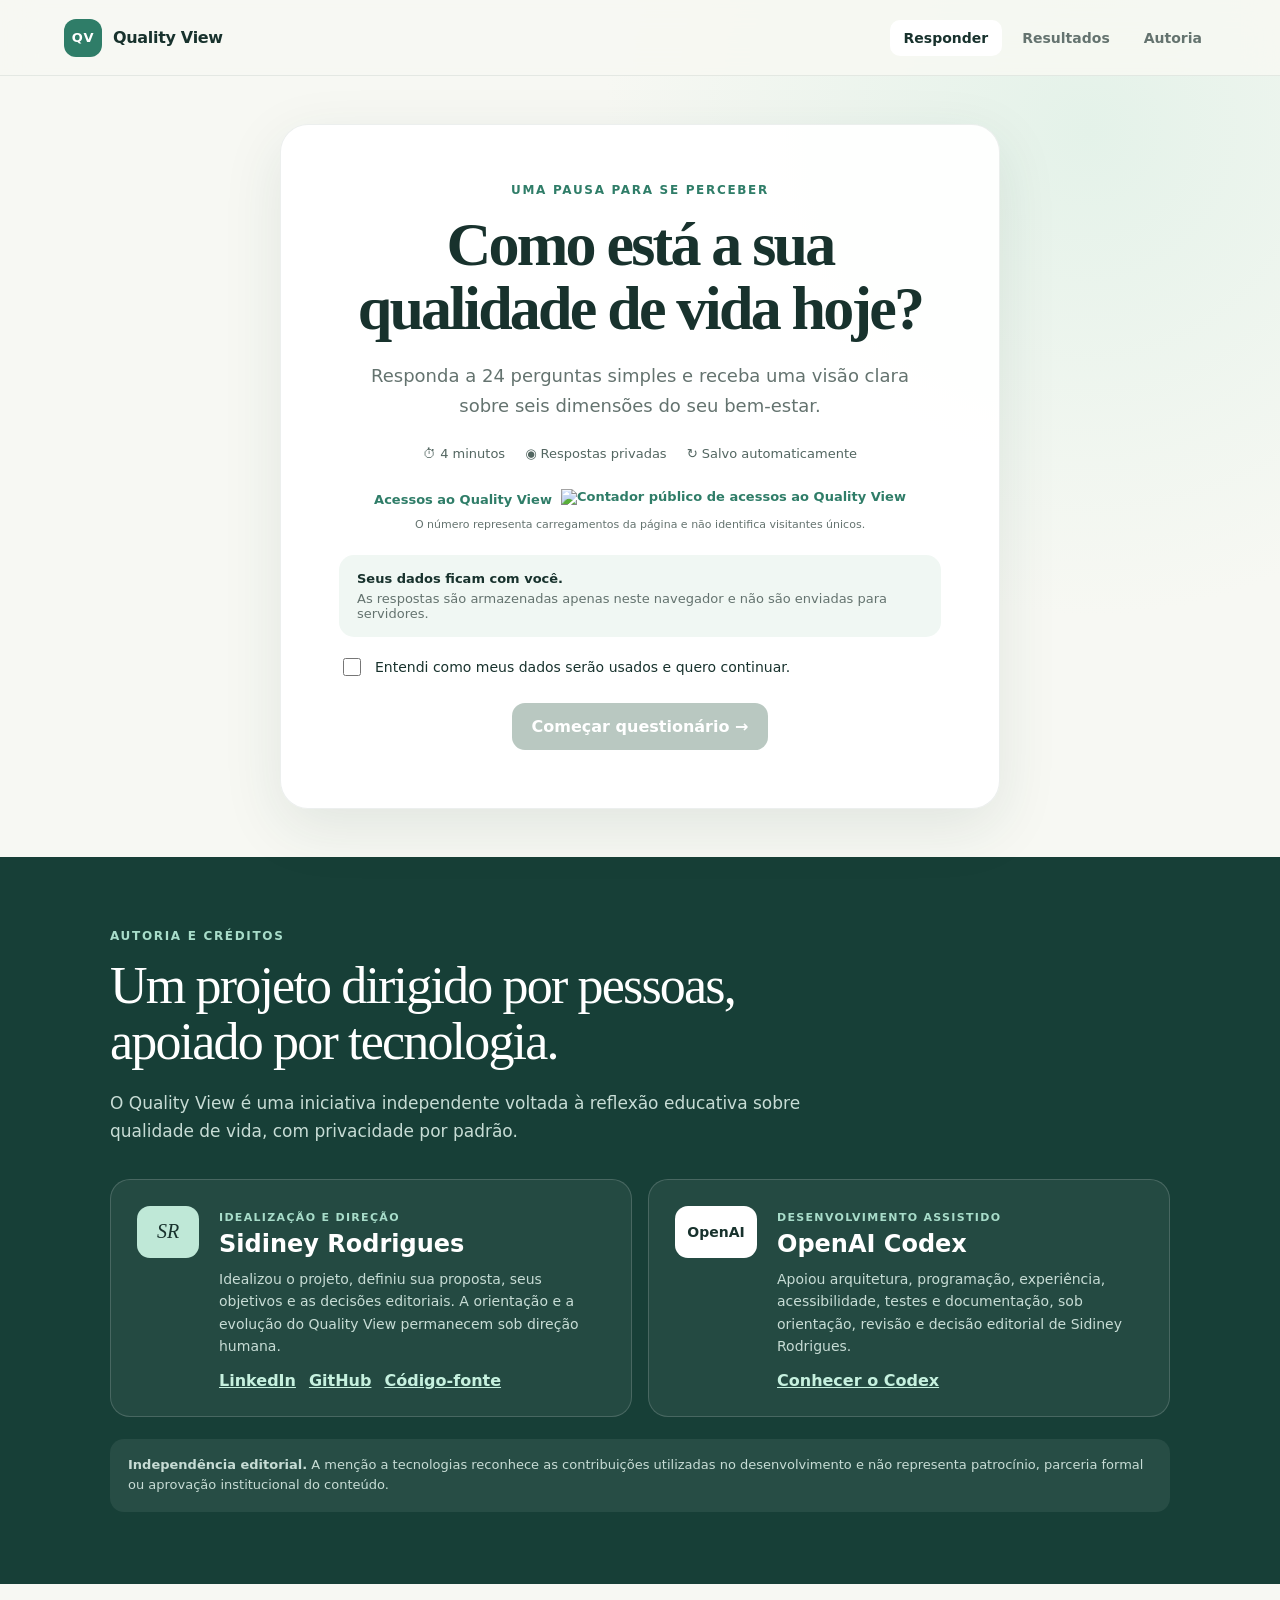
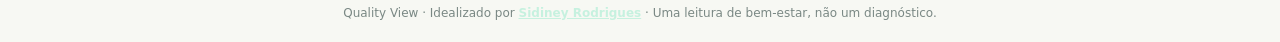
==== index.html @ 01e19ff3 "refactor: use a simple page-view badge" ====
<!doctype html>
<html lang="pt-BR">
<head>
  <meta charset="utf-8">
  <meta name="viewport" content="width=device-width, initial-scale=1">
  <meta name="description" content="Questionário gratuito de qualidade de vida com 24 perguntas, seis dimensões de bem-estar e respostas armazenadas somente no seu navegador.">
  <meta name="author" content="Sidiney Rodrigues">
  <meta name="robots" content="index, follow, max-image-preview:large, max-snippet:-1">
  <meta name="theme-color" content="#173f5f">
  <link rel="canonical" href="https://sidineyr.github.io/qv/">
  <link rel="sitemap" type="application/xml" href="https://sidineyr.github.io/qv/sitemap.xml">
  <meta property="og:title" content="Quality View — Questionário de qualidade de vida">
  <meta property="og:description" content="Reflita sobre seis dimensões do seu bem-estar. As respostas ficam somente no seu navegador.">
  <meta property="og:type" content="website">
  <meta property="og:locale" content="pt_BR">
  <meta property="og:url" content="https://sidineyr.github.io/qv/">
  <meta property="og:site_name" content="Quality View">
  <meta name="twitter:card" content="summary">
  <meta name="twitter:title" content="Quality View — Questionário de qualidade de vida">
  <meta name="twitter:description" content="Reflita sobre seis dimensões do seu bem-estar com privacidade por padrão.">
  <title>Quality View — Questionário</title>
  <link rel="stylesheet" href="styles.css">
  <script type="application/ld+json">
    {
      "@context": "https://schema.org",
      "@type": "WebApplication",
      "name": "Quality View",
      "url": "https://sidineyr.github.io/qv/",
      "description": "Questionário educativo de qualidade de vida com respostas armazenadas somente no navegador do participante.",
      "inLanguage": "pt-BR",
      "applicationCategory": "EducationalApplication",
      "operatingSystem": "Qualquer sistema com navegador web",
      "isAccessibleForFree": true,
      "creator": {
        "@type": "Person",
        "name": "Sidiney Rodrigues",
        "url": "https://github.com/sidineyr"
      }
    }
  </script>
</head>
<body>
  <header class="site-header">
    <a class="brand" href="index.html" aria-label="Quality View — início">
      <span class="brand-mark" aria-hidden="true">QV</span>
      <span>Quality View</span>
    </a>
    <nav aria-label="Navegação principal">
      <a class="nav-link active" href="index.html">Responder</a>
      <a class="nav-link" href="dashboard.html">Resultados</a>
      <a class="nav-link" href="#creditos">Autoria</a>
    </nav>
  </header>

  <main id="app" class="page-shell">
    <section id="welcome" class="welcome-card" aria-labelledby="welcome-title">
      <div class="eyebrow">Uma pausa para se perceber</div>
      <h1 id="welcome-title">Como está a sua qualidade de vida hoje?</h1>
      <p class="lead">Responda a 24 perguntas simples e receba uma visão clara sobre seis dimensões do seu bem-estar.</p>
      <div class="feature-row" aria-label="Informações do questionário">
        <span>⏱ 4 minutos</span><span>◉ Respostas privadas</span><span>↻ Salvo automaticamente</span>
      </div>
      <div class="visitor-counter">
        <span>Acessos ao Quality View</span>
        <img src="https://api.visitorbadge.io/api/VisitorHit?user=sidineyr&amp;repo=qv-site&amp;label=acessos&amp;labelColor=%232f7d68&amp;countColor=%2318322d" alt="Contador público de acessos ao Quality View">
        <small>O número representa carregamentos da página e não identifica visitantes únicos.</small>
      </div>
      <div class="privacy-note">
        <strong>Seus dados ficam com você.</strong>
        <span>As respostas são armazenadas apenas neste navegador e não são enviadas para servidores.</span>
      </div>
      <label class="consent-row">
        <input id="consent" type="checkbox">
        <span>Entendi como meus dados serão usados e quero continuar.</span>
      </label>
      <button id="start-button" class="primary-button" type="button" disabled>Começar questionário <span aria-hidden="true">→</span></button>
      <button id="resume-button" class="text-button hidden" type="button">Continuar de onde parei</button>
    </section>

    <section id="survey" class="survey-card hidden" aria-live="polite">
      <div class="survey-topline">
        <button id="exit-button" class="icon-button" type="button" aria-label="Voltar ao início">←</button>
        <div class="progress-copy"><span id="dimension-label"></span><span id="progress-label"></span></div>
      </div>
      <div class="progress-track" role="progressbar" aria-valuemin="0" aria-valuemax="24" aria-valuenow="0" aria-label="Progresso do questionário">
        <div id="progress-bar" class="progress-bar"></div>
      </div>
      <form id="question-form">
        <fieldset>
          <legend id="question-text"></legend>
          <p id="question-help" class="question-help">Escolha a alternativa que melhor representa seu momento atual.</p>
          <div id="options" class="options-grid"></div>
        </fieldset>
        <div class="survey-actions">
          <button id="back-button" class="secondary-button" type="button">Voltar</button>
          <button id="next-button" class="primary-button" type="submit" disabled>Continuar</button>
        </div>
      </form>
    </section>

    <section id="complete" class="welcome-card hidden" aria-labelledby="complete-title">
      <div class="success-mark" aria-hidden="true">✓</div>
      <div class="eyebrow">Questionário concluído</div>
      <h1 id="complete-title">Sua visão está pronta.</h1>
      <p class="lead">Veja seus resultados por dimensão e descubra onde está seu melhor equilíbrio — e onde pode cuidar um pouco mais de você.</p>
      <a class="primary-button button-link" href="dashboard.html">Ver meus resultados <span aria-hidden="true">→</span></a>
      <button id="restart-button" class="text-button" type="button">Responder novamente</button>
    </section>
  </main>

  <section id="creditos" class="credits-section" aria-labelledby="credits-title">
    <div class="credits-shell">
      <div class="eyebrow">AUTORIA E CRÉDITOS</div>
      <h2 id="credits-title">Um projeto dirigido por pessoas, apoiado por tecnologia.</h2>
      <p class="credits-intro">O Quality View é uma iniciativa independente voltada à reflexão educativa sobre qualidade de vida, com privacidade por padrão.</p>
      <div class="credits-grid">
        <article class="credit-card">
          <span class="credit-mark sidiney-mark" aria-hidden="true">SR</span>
          <div><span class="credit-role">IDEALIZAÇÃO E DIREÇÃO</span><h3>Sidiney Rodrigues</h3><p>Idealizou o projeto, definiu sua proposta, seus objetivos e as decisões editoriais. A orientação e a evolução do Quality View permanecem sob direção humana.</p>
          <div class="credit-links"><a href="https://www.linkedin.com/in/sidineyrodrigues/?locale=pt" target="_blank" rel="noopener noreferrer">LinkedIn</a><a href="https://github.com/sidineyr" target="_blank" rel="noopener noreferrer">GitHub</a><a href="https://github.com/sidineyr/qv" target="_blank" rel="noopener noreferrer">Código-fonte</a></div></div>
        </article>
        <article class="credit-card">
          <span class="credit-mark openai-mark" aria-hidden="true">OpenAI</span>
          <div><span class="credit-role">DESENVOLVIMENTO ASSISTIDO</span><h3>OpenAI Codex</h3><p>Apoiou arquitetura, programação, experiência, acessibilidade, testes e documentação, sob orientação, revisão e decisão editorial de Sidiney Rodrigues.</p>
          <div class="credit-links"><a href="https://developers.openai.com/codex/" target="_blank" rel="noopener noreferrer">Conhecer o Codex</a></div></div>
        </article>
      </div>
      <p class="independence-note"><strong>Independência editorial.</strong> A menção a tecnologias reconhece as contribuições utilizadas no desenvolvimento e não representa patrocínio, parceria formal ou aprovação institucional do conteúdo.</p>
    </div>
  </section>

  <footer>Quality View · Idealizado por <a href="#creditos">Sidiney Rodrigues</a> · Uma leitura de bem-estar, não um diagnóstico.</footer>
  <script src="app.js"></script>
</body>
</html>
---- styles.css ----
:root{--ink:#18322d;--muted:#64736f;--paper:#f7f8f3;--card:#fff;--line:#dfe6df;--green:#2f7d68;--green-dark:#1f6353;--mint:#dceee6;--shadow:0 18px 60px rgba(31,70,59,.10);font-family:Inter,ui-sans-serif,system-ui,-apple-system,"Segoe UI",sans-serif;color:var(--ink);background:var(--paper);font-synthesis:none}
*{box-sizing:border-box}body{margin:0;min-height:100vh;background:radial-gradient(circle at 85% 8%,#e4f2e9 0,transparent 26%),var(--paper)}button,a,input{font:inherit}button,a{touch-action:manipulation}.site-header{height:76px;display:flex;align-items:center;justify-content:space-between;padding:0 clamp(20px,5vw,72px);border-bottom:1px solid rgba(24,50,45,.08);background:rgba(247,248,243,.86);backdrop-filter:blur(16px);position:sticky;top:0;z-index:10}.brand{display:flex;align-items:center;gap:11px;color:var(--ink);font-weight:760;text-decoration:none;letter-spacing:-.02em}.brand-mark{width:38px;height:38px;display:grid;place-items:center;border-radius:12px;background:var(--green);color:white;font-size:13px;letter-spacing:.06em}.site-header nav{display:flex;gap:6px}.nav-link{padding:10px 14px;border-radius:10px;color:var(--muted);text-decoration:none;font-weight:650;font-size:14px}.nav-link:hover,.nav-link.active{background:white;color:var(--ink)}.page-shell{min-height:calc(100vh - 142px);display:grid;place-items:center;padding:48px 20px}.welcome-card,.survey-card{width:min(720px,100%);background:rgba(255,255,255,.94);border:1px solid rgba(24,50,45,.08);border-radius:28px;box-shadow:var(--shadow);padding:clamp(28px,6vw,58px)}.welcome-card{text-align:center}.eyebrow{color:var(--green);font-weight:800;font-size:12px;letter-spacing:.14em;text-transform:uppercase;margin-bottom:15px}h1,h2,p{margin-top:0}h1{font-family:Georgia,serif;font-size:clamp(38px,7vw,62px);line-height:1.04;letter-spacing:-.045em;margin-bottom:20px}h2{font-size:24px;letter-spacing:-.025em}.lead{color:var(--muted);font-size:18px;line-height:1.65;max-width:590px;margin:0 auto 26px}.feature-row{display:flex;justify-content:center;gap:20px;flex-wrap:wrap;color:#536661;font-size:13px;margin-bottom:28px}.privacy-note{display:flex;gap:5px;flex-direction:column;background:#f0f7f3;border-radius:15px;padding:16px 18px;text-align:left;font-size:13px;color:var(--muted);margin-bottom:20px}.privacy-note strong{color:var(--ink)}.consent-row{display:flex;align-items:flex-start;gap:11px;text-align:left;font-size:14px;line-height:1.45;margin:0 auto 24px}.consent-row input{width:18px;height:18px;margin-top:1px;accent-color:var(--green)}.primary-button,.secondary-button{border:0;border-radius:13px;padding:14px 20px;font-weight:760;cursor:pointer;transition:.2s ease}.primary-button{background:var(--green);color:white;box-shadow:0 8px 20px rgba(47,125,104,.2)}.primary-button:hover{background:var(--green-dark);transform:translateY(-1px)}.primary-button:disabled{background:#b9c8c1;box-shadow:none;cursor:not-allowed;transform:none}.secondary-button{background:#edf2ee;color:var(--ink)}.secondary-button:hover{background:#e2eae4}.button-link{display:inline-flex;align-items:center;justify-content:center;text-decoration:none}.text-button,.danger-link{border:0;background:none;color:var(--green);font-weight:720;cursor:pointer;padding:12px;margin-top:10px}.danger-link{color:#a34c4c;margin:0}.survey-card{padding:34px clamp(24px,5vw,48px)}.survey-topline,.progress-copy,.survey-actions,.panel-heading,.dashboard-heading{display:flex;align-items:center;justify-content:space-between}.progress-copy{flex:1;margin-left:14px;color:var(--muted);font-size:13px;font-weight:700}.icon-button{border:0;background:#f0f4f1;width:38px;height:38px;border-radius:12px;cursor:pointer}.progress-track{height:7px;background:#e8eee9;border-radius:99px;margin:16px 0 42px;overflow:hidden}.progress-bar{height:100%;background:var(--green);border-radius:99px;transition:width .35s ease}fieldset{border:0;padding:0;margin:0}legend{font-family:Georgia,serif;font-size:clamp(28px,5vw,38px);line-height:1.18;letter-spacing:-.025em;color:var(--ink);margin-bottom:10px}.question-help{color:var(--muted);font-size:14px;margin-bottom:26px}.options-grid{display:grid;gap:10px}.option-card{display:flex;align-items:center;gap:14px;padding:16px 18px;border:1.5px solid var(--line);border-radius:14px;cursor:pointer;transition:.18s ease}.option-card:hover{border-color:#82aa9e;background:#fafcfb}.option-card.selected{border-color:var(--green);background:#edf7f2}.option-card input{position:absolute;opacity:0;pointer-events:none}.option-dot{width:19px;height:19px;border:2px solid #afbbb6;border-radius:50%;display:grid;place-items:center}.selected .option-dot{border:6px solid var(--green)}.survey-actions{margin-top:32px}.success-mark{width:62px;height:62px;border-radius:50%;display:grid;place-items:center;margin:0 auto 22px;background:var(--mint);color:var(--green);font-size:28px;font-weight:800}.hidden{display:none!important}footer{text-align:center;color:#7a8884;font-size:12px;padding:22px}.dashboard-shell{max-width:1180px;margin:0 auto;padding:52px 24px 72px}.dashboard-heading{align-items:flex-end;margin-bottom:32px}.dashboard-heading h1{font-size:clamp(36px,5vw,52px);margin-bottom:8px}.muted,.card-label{color:var(--muted)}.dashboard-actions{display:flex;gap:10px}.summary-grid{display:grid;grid-template-columns:1fr 1fr 1fr;gap:16px;margin-bottom:16px}.score-card,.panel{background:var(--card);border:1px solid rgba(24,50,45,.08);border-radius:20px;padding:25px;box-shadow:0 8px 32px rgba(31,70,59,.06)}.score-card{min-height:175px;display:flex;flex-direction:column;justify-content:space-between}.score-card>strong{font-size:24px}.score-card p{color:var(--muted);margin:0}.accent-card{background:var(--green);color:white}.accent-card .card-label,.accent-card p{color:#dcefe8}.accent-card strong{font-size:54px}.accent-card small{font-size:16px}.card-label{font-size:11px;text-transform:uppercase;letter-spacing:.12em;font-weight:800}.dashboard-grid{display:grid;grid-template-columns:1.25fr .75fr;gap:16px;margin-bottom:16px}.panel h2{margin:7px 0 25px}.dimension-bars{display:grid;gap:21px}.dimension-copy{display:flex;justify-content:space-between;font-size:14px;margin-bottom:8px}.bar-track{height:9px;background:#edf1ed;border-radius:99px;overflow:hidden}.bar-fill{height:100%;border-radius:99px;transition:width .7s ease}.insight-panel{background:#f1eee8}.insight-panel>p{color:var(--muted);line-height:1.65}.suggestions{display:grid;gap:10px;margin-top:22px}.suggestion{display:flex;gap:10px;padding:13px;background:rgba(255,255,255,.7);border-radius:12px;font-size:13px;line-height:1.5}.suggestion span{color:var(--green);font-weight:bold}.suggestion p{margin:0}.history-panel{margin-top:0}.history-list{display:grid}.history-item{display:flex;align-items:center;justify-content:space-between;padding:16px 0;border-top:1px solid var(--line)}.history-item>div:first-child{display:flex;flex-direction:column;gap:4px}.history-item span{color:var(--muted);font-size:12px}.history-score strong{font-size:22px}.history-score span{margin-left:3px}.disclaimer{text-align:center;color:var(--muted);font-size:12px;margin:22px 0 0}.empty-illustration{font-size:70px;color:var(--green)}
@media(max-width:800px){.summary-grid,.dashboard-grid{grid-template-columns:1fr}.dashboard-heading{align-items:flex-start;gap:22px;flex-direction:column}.site-header{height:68px}.nav-link{padding:9px 10px}.brand>span:last-child{display:none}.page-shell{padding:24px 14px}.welcome-card,.survey-card{border-radius:20px;padding:28px 22px}.feature-row{gap:10px}.dashboard-shell{padding:34px 16px}.dashboard-actions{width:100%}.dashboard-actions>*{flex:1}.score-card{min-height:145px}}
@media(prefers-reduced-motion:reduce){*{scroll-behavior:auto!important;transition:none!important}}
*:focus-visible{outline:3px solid #e6a96f;outline-offset:3px}
.visitor-counter{display:flex;align-items:center;justify-content:center;gap:9px;flex-wrap:wrap;margin:0 0 24px;color:var(--green);font-size:13px;font-weight:750}.visitor-counter img{display:block;height:20px;width:auto}.visitor-counter small{flex-basis:100%;color:var(--muted);font-size:11px;font-weight:500}

.credits-section{padding:72px 20px;background:#173f37;color:white;scroll-margin-top:76px}.credits-shell{width:min(1060px,100%);margin:0 auto}.credits-section .eyebrow{color:#a8ddca}.credits-section h2{max-width:720px;font:clamp(34px,5vw,52px)/1.08 Georgia,serif;letter-spacing:-.035em;margin-bottom:18px}.credits-intro{max-width:720px;color:#c7dcd5;font-size:17px;line-height:1.65}.credits-grid{display:grid;grid-template-columns:1fr 1fr;gap:16px;margin-top:34px}.credit-card{display:grid;grid-template-columns:auto 1fr;gap:20px;padding:26px;border:1px solid rgba(255,255,255,.16);border-radius:20px;background:rgba(255,255,255,.06)}.credit-mark{display:grid;place-items:center;width:62px;height:52px;padding:0 8px;border-radius:13px;background:white;color:var(--ink);font-weight:850}.sidiney-mark{background:#bfe8d7;font:italic 20px Georgia,serif}.openai-mark{width:82px;font-size:14px}.credit-role{color:#a8ddca;font-size:11px;font-weight:800;letter-spacing:.12em}.credit-card h3{margin:5px 0 10px;font-size:24px}.credit-card p{color:#c7dcd5;font-size:14px;line-height:1.6}.credit-links{display:flex;gap:13px;flex-wrap:wrap}.credit-links a,footer a{color:#c6f1df;font-weight:750}.independence-note{margin:22px 0 0;padding:16px 18px;border-radius:14px;background:rgba(255,255,255,.07);color:#c7dcd5;font-size:13px;line-height:1.55}
@media(max-width:800px){.credits-grid{grid-template-columns:1fr}.credit-card{grid-template-columns:1fr}.credits-section{padding:52px 16px}.site-header nav{gap:0}.nav-link{font-size:13px}}
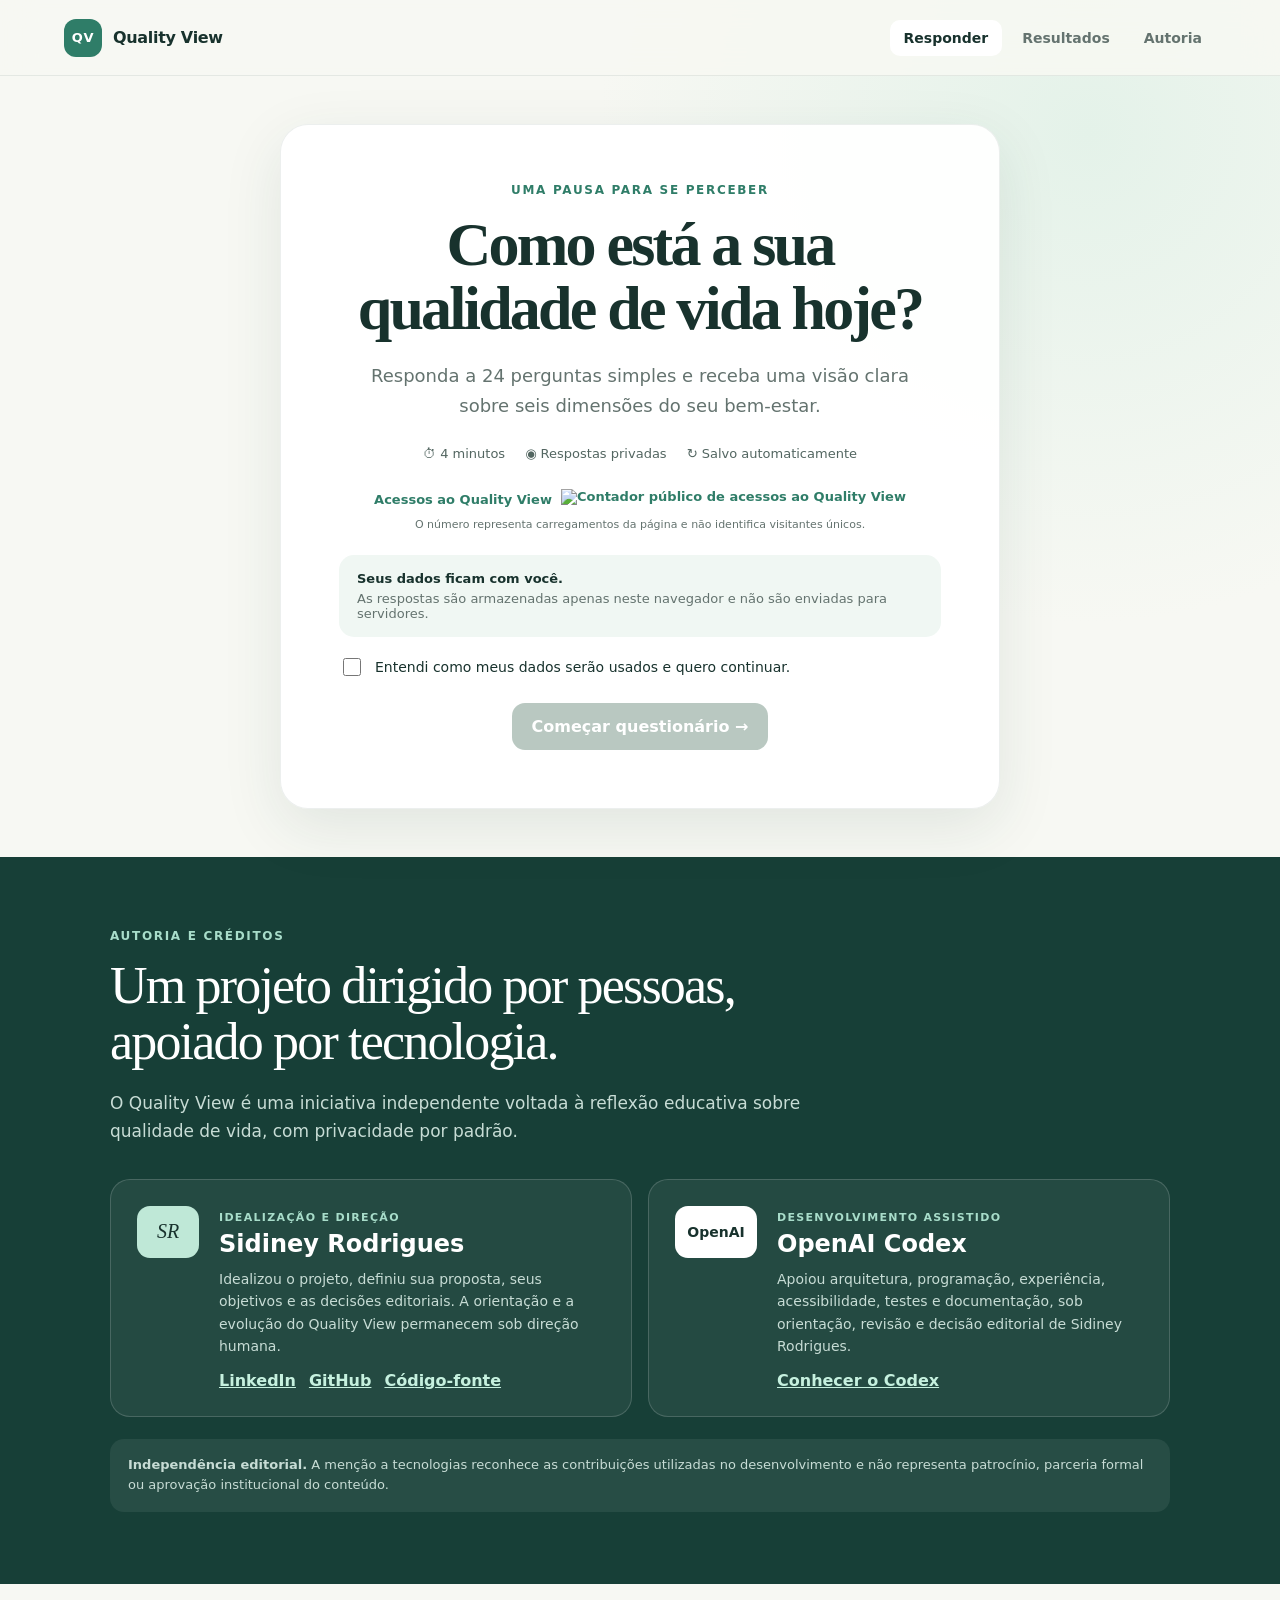
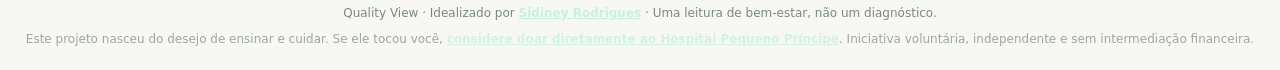
==== commit 7a8ab163: "feat: add direct Hospital Pequeno Príncipe donation note" ====
--- a/index.html
+++ b/index.html
@@ -129,7 +129,7 @@
     </div>
   </section>
 
-  <footer>Quality View · Idealizado por <a href="#creditos">Sidiney Rodrigues</a> · Uma leitura de bem-estar, não um diagnóstico.</footer>
+  <footer>Quality View · Idealizado por <a href="#creditos">Sidiney Rodrigues</a> · Uma leitura de bem-estar, não um diagnóstico.<p style="width:100%;margin:.65rem auto 0;font-size:.75rem;line-height:1.5;opacity:.72">Este projeto nasceu do desejo de ensinar e cuidar. Se ele tocou você, <a href="https://pequenoprincipe.org.br/doadores/apoie-o-pequeno-principe/" target="_blank" rel="noopener noreferrer">considere doar diretamente ao Hospital Pequeno Príncipe</a>. Iniciativa voluntária, independente e sem intermediação financeira.</p></footer>
   <script src="app.js"></script>
 </body>
 </html>
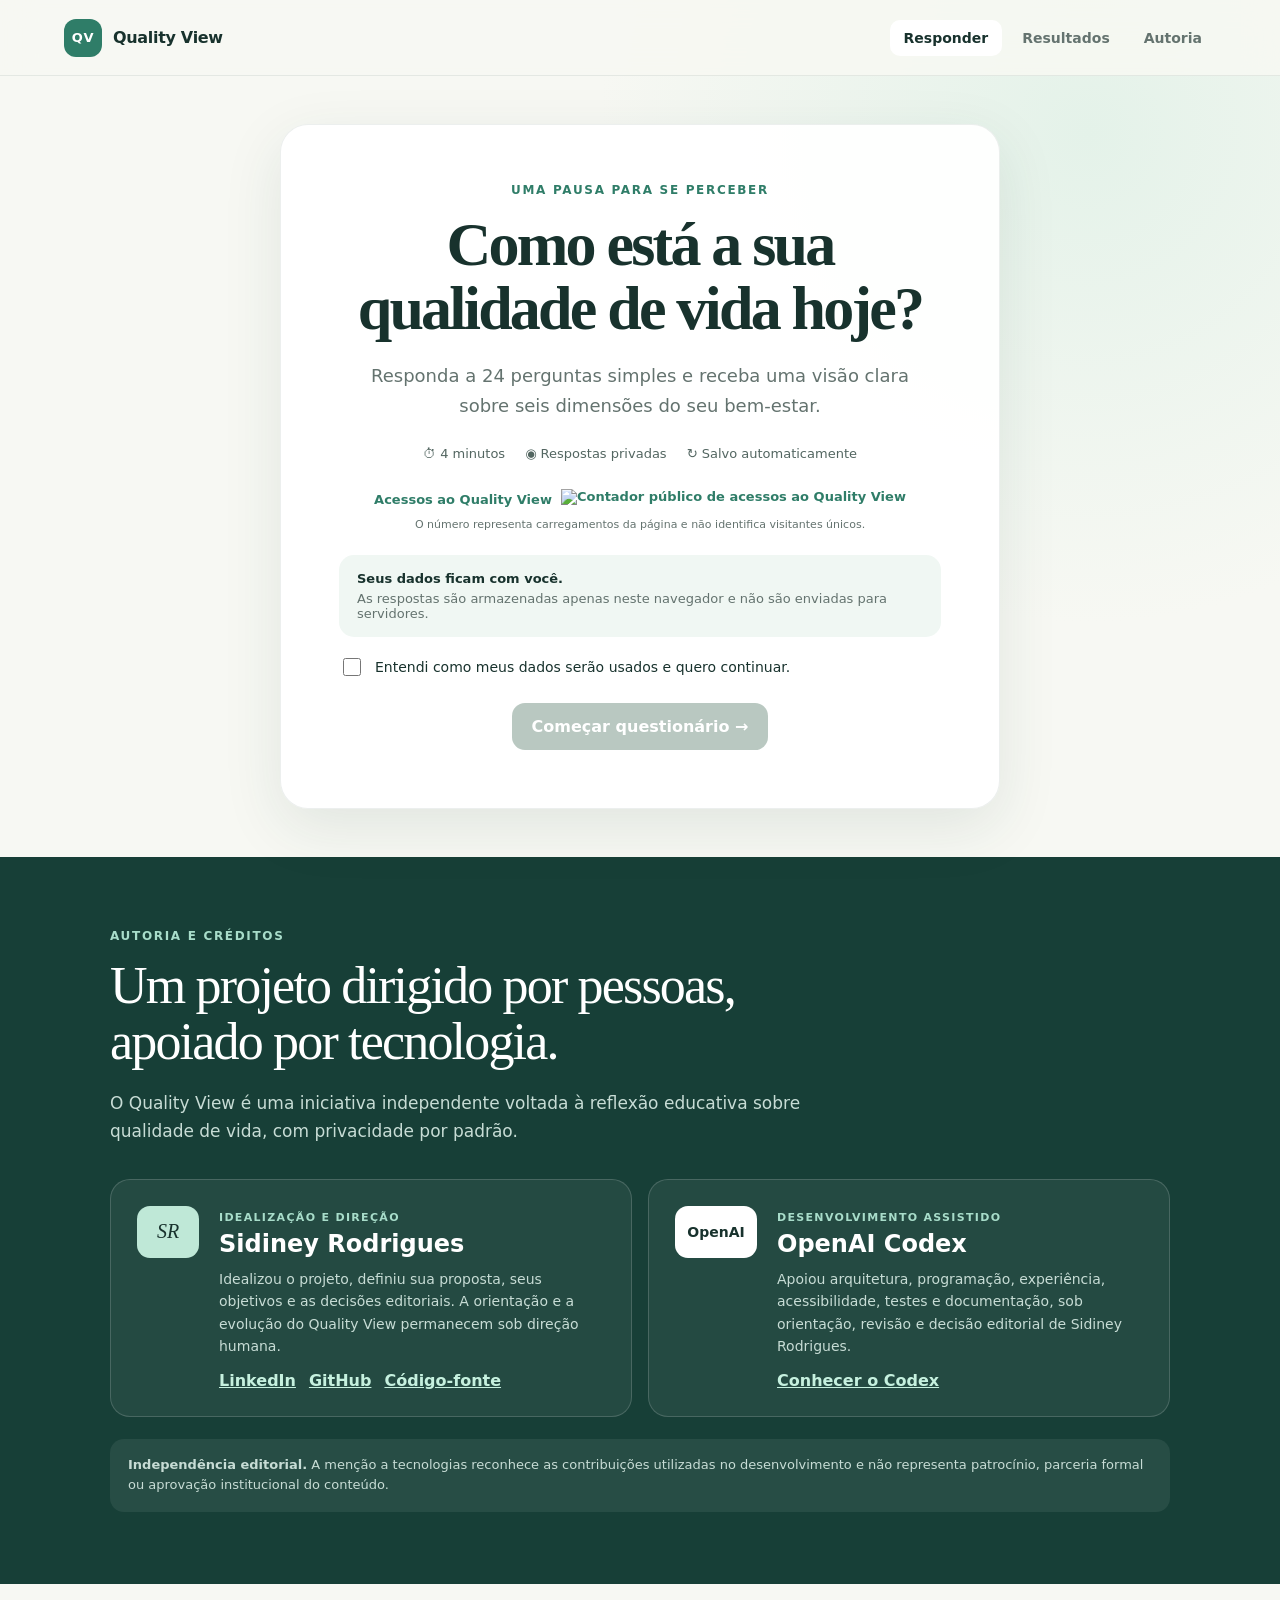
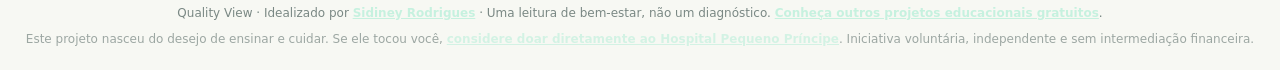
==== commit b804ac39: "SEO: reforçar qualidade de vida e hub educacional" ====
--- a/index.html
+++ b/index.html
@@ -4,6 +4,7 @@
   <meta charset="utf-8">
   <meta name="viewport" content="width=device-width, initial-scale=1">
   <meta name="description" content="Questionário gratuito de qualidade de vida com 24 perguntas, seis dimensões de bem-estar e respostas armazenadas somente no seu navegador.">
+  <meta name="keywords" content="qualidade de vida, bem-estar, questionário de qualidade de vida, autocuidado, saúde e bem-estar, reflexão pessoal">
   <meta name="author" content="Sidiney Rodrigues">
   <meta name="robots" content="index, follow, max-image-preview:large, max-snippet:-1">
   <meta name="theme-color" content="#173f5f">
@@ -18,7 +19,7 @@
   <meta name="twitter:card" content="summary">
   <meta name="twitter:title" content="Quality View — Questionário de qualidade de vida">
   <meta name="twitter:description" content="Reflita sobre seis dimensões do seu bem-estar com privacidade por padrão.">
-  <title>Quality View — Questionário</title>
+  <title>Questionário de qualidade de vida e bem-estar — Quality View</title>
   <link rel="stylesheet" href="styles.css">
   <script type="application/ld+json">
     {
@@ -129,7 +130,7 @@
     </div>
   </section>
 
-  <footer>Quality View · Idealizado por <a href="#creditos">Sidiney Rodrigues</a> · Uma leitura de bem-estar, não um diagnóstico.<p style="width:100%;margin:.65rem auto 0;font-size:.75rem;line-height:1.5;opacity:.72">Este projeto nasceu do desejo de ensinar e cuidar. Se ele tocou você, <a href="https://pequenoprincipe.org.br/doadores/apoie-o-pequeno-principe/" target="_blank" rel="noopener noreferrer">considere doar diretamente ao Hospital Pequeno Príncipe</a>. Iniciativa voluntária, independente e sem intermediação financeira.</p></footer>
+  <footer>Quality View · Idealizado por <a href="#creditos">Sidiney Rodrigues</a> · Uma leitura de bem-estar, não um diagnóstico. <a href="https://sidineyr.github.io/">Conheça outros projetos educacionais gratuitos</a>.<p style="width:100%;margin:.65rem auto 0;font-size:.75rem;line-height:1.5;opacity:.72">Este projeto nasceu do desejo de ensinar e cuidar. Se ele tocou você, <a href="https://pequenoprincipe.org.br/doadores/apoie-o-pequeno-principe/" target="_blank" rel="noopener noreferrer">considere doar diretamente ao Hospital Pequeno Príncipe</a>. Iniciativa voluntária, independente e sem intermediação financeira.</p></footer>
   <script src="app.js"></script>
 </body>
 </html>
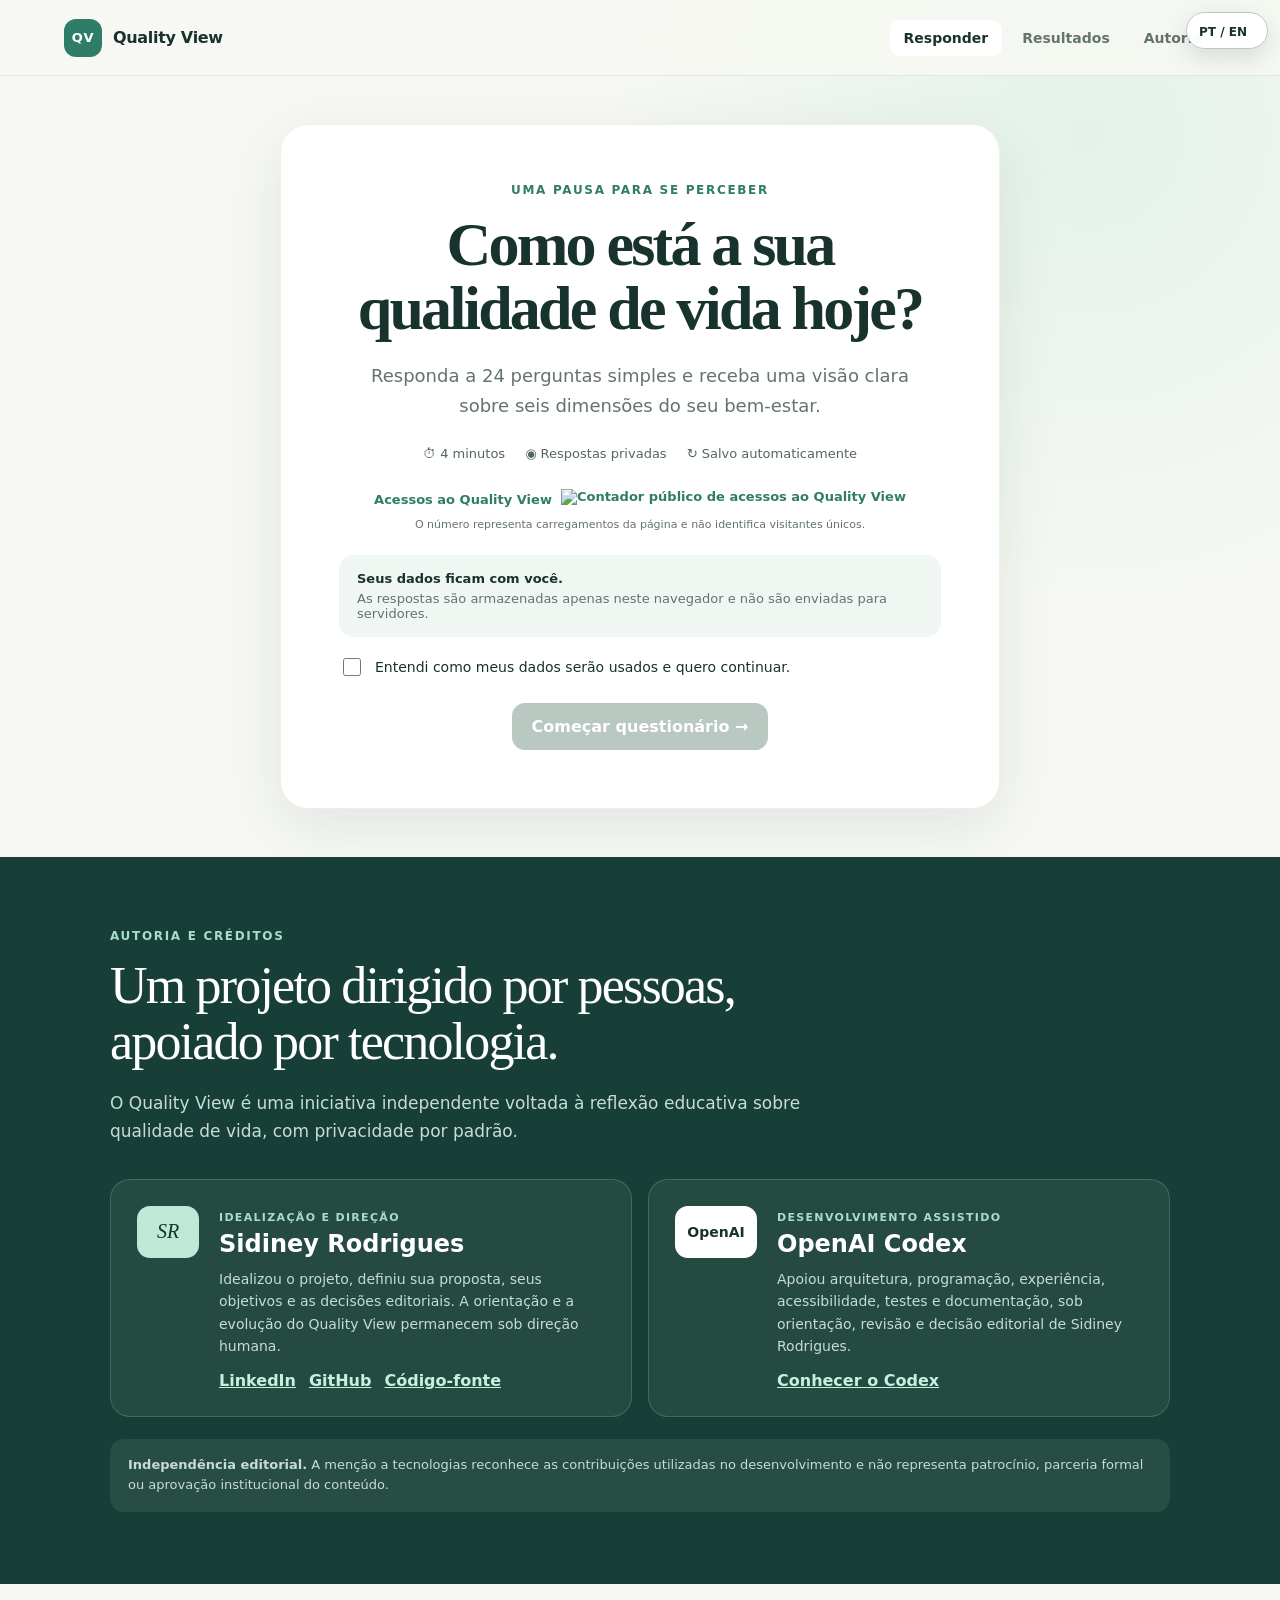
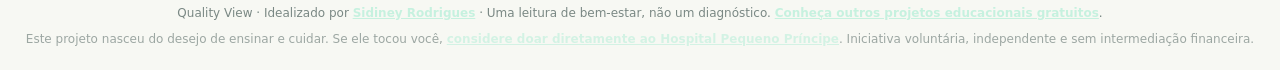
==== commit f46b8afe: "i18n: adicionar seletor português inglês" ====
--- a/index.html
+++ b/index.html
@@ -4,7 +4,7 @@
   <meta charset="utf-8">
   <meta name="viewport" content="width=device-width, initial-scale=1">
   <meta name="description" content="Questionário gratuito de qualidade de vida com 24 perguntas, seis dimensões de bem-estar e respostas armazenadas somente no seu navegador.">
-  <meta name="keywords" content="qualidade de vida, bem-estar, questionário de qualidade de vida, autocuidado, saúde e bem-estar, reflexão pessoal">
+  <meta name="keywords" content="qualidade de vida, bem-estar, questionário de qualidade de vida, autocuidado, quality of life questionnaire, well-being assessment, self-care">
   <meta name="author" content="Sidiney Rodrigues">
   <meta name="robots" content="index, follow, max-image-preview:large, max-snippet:-1">
   <meta name="theme-color" content="#173f5f">
@@ -28,7 +28,8 @@
       "name": "Quality View",
       "url": "https://sidineyr.github.io/qv/",
       "description": "Questionário educativo de qualidade de vida com respostas armazenadas somente no navegador do participante.",
-      "inLanguage": "pt-BR",
+      "inLanguage": ["pt-BR", "en"],
+      "alternateName": "Quality of Life and Well-being Questionnaire",
       "applicationCategory": "EducationalApplication",
       "operatingSystem": "Qualquer sistema com navegador web",
       "isAccessibleForFree": true,
@@ -41,6 +42,7 @@
   </script>
 </head>
 <body>
+  <aside aria-label="Language / Idioma" style="position:fixed;right:12px;top:12px;z-index:1000;border:1px solid #b7c9c1;border-radius:999px;padding:8px 12px;background:rgba(255,255,255,.96);box-shadow:0 8px 24px rgba(0,0,0,.12)"><strong style="margin-right:8px;font-size:12px">PT / EN</strong><span id="google_translate_element"></span></aside>
   <header class="site-header">
     <a class="brand" href="index.html" aria-label="Quality View — início">
       <span class="brand-mark" aria-hidden="true">QV</span>
@@ -131,6 +133,7 @@
   </section>
 
   <footer>Quality View · Idealizado por <a href="#creditos">Sidiney Rodrigues</a> · Uma leitura de bem-estar, não um diagnóstico. <a href="https://sidineyr.github.io/">Conheça outros projetos educacionais gratuitos</a>.<p style="width:100%;margin:.65rem auto 0;font-size:.75rem;line-height:1.5;opacity:.72">Este projeto nasceu do desejo de ensinar e cuidar. Se ele tocou você, <a href="https://pequenoprincipe.org.br/doadores/apoie-o-pequeno-principe/" target="_blank" rel="noopener noreferrer">considere doar diretamente ao Hospital Pequeno Príncipe</a>. Iniciativa voluntária, independente e sem intermediação financeira.</p></footer>
+  <script src="language-toggle.js"></script>
   <script src="app.js"></script>
 </body>
 </html>
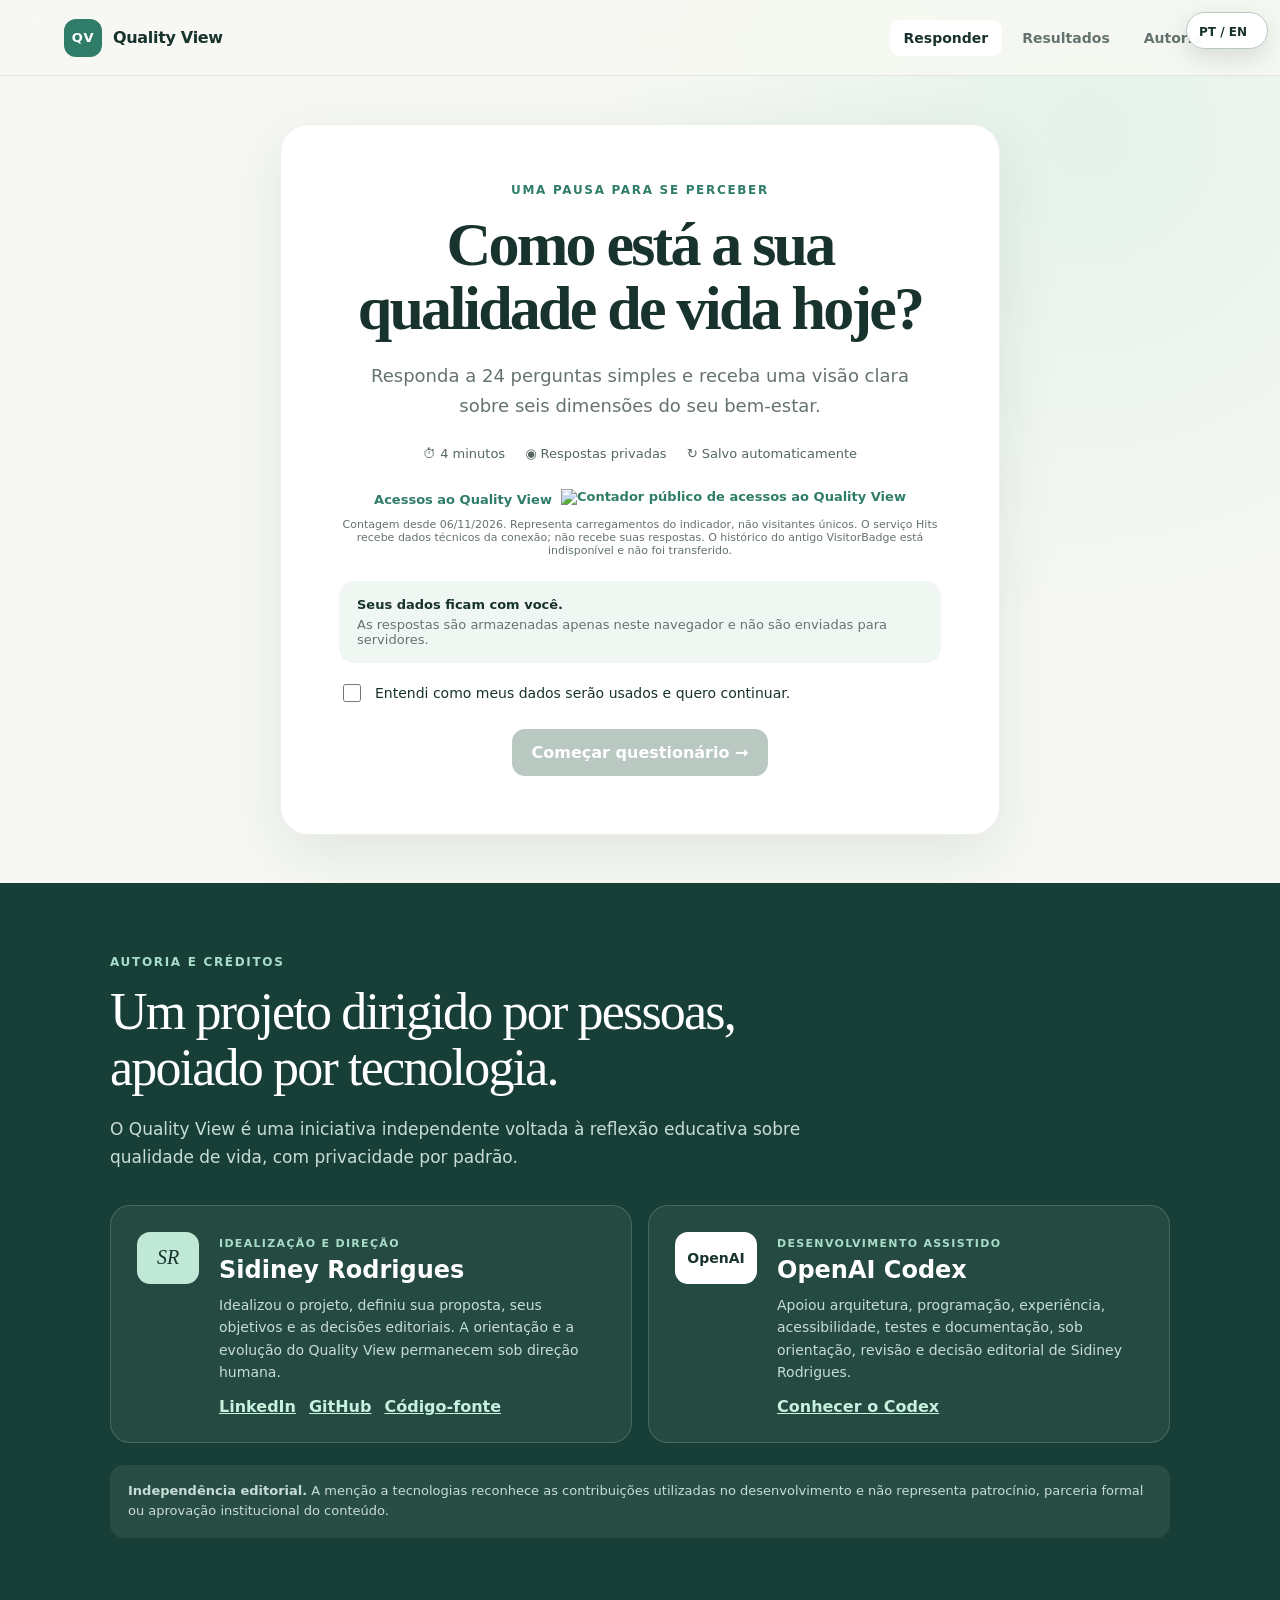
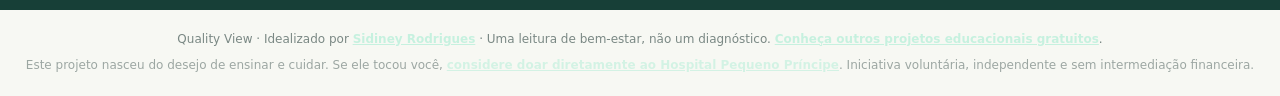
==== commit 807575e3: "Corrige contador indisponível com Hits e informa início da contagem" ====
--- a/index.html
+++ b/index.html
@@ -65,8 +65,8 @@
       </div>
       <div class="visitor-counter">
         <span>Acessos ao Quality View</span>
-        <img src="https://api.visitorbadge.io/api/VisitorHit?user=sidineyr&amp;repo=qv-site&amp;label=acessos&amp;labelColor=%232f7d68&amp;countColor=%2318322d" alt="Contador público de acessos ao Quality View">
-        <small>O número representa carregamentos da página e não identifica visitantes únicos.</small>
+        <img src="https://hits.sh/sidineyr.github.io/qv.svg?label=acessos&amp;color=18322d&amp;labelColor=2f7d68" alt="Contador público de acessos ao Quality View">
+        <small>Contagem desde 06/11/2026. Representa carregamentos do indicador, não visitantes únicos. O serviço Hits recebe dados técnicos da conexão; não recebe suas respostas. O histórico do antigo VisitorBadge está indisponível e não foi transferido.</small>
       </div>
       <div class="privacy-note">
         <strong>Seus dados ficam com você.</strong>
@@ -134,7 +134,8 @@
 
   <footer>Quality View · Idealizado por <a href="#creditos">Sidiney Rodrigues</a> · Uma leitura de bem-estar, não um diagnóstico. <a href="https://sidineyr.github.io/">Conheça outros projetos educacionais gratuitos</a>.<p style="width:100%;margin:.65rem auto 0;font-size:.75rem;line-height:1.5;opacity:.72">Este projeto nasceu do desejo de ensinar e cuidar. Se ele tocou você, <a href="https://pequenoprincipe.org.br/doadores/apoie-o-pequeno-principe/" target="_blank" rel="noopener noreferrer">considere doar diretamente ao Hospital Pequeno Príncipe</a>. Iniciativa voluntária, independente e sem intermediação financeira.</p></footer>
   <script src="language-toggle.js"></script>
+  <script src="storage.js"></script>
   <script src="app.js"></script>
 </body>
 </html>
-
+
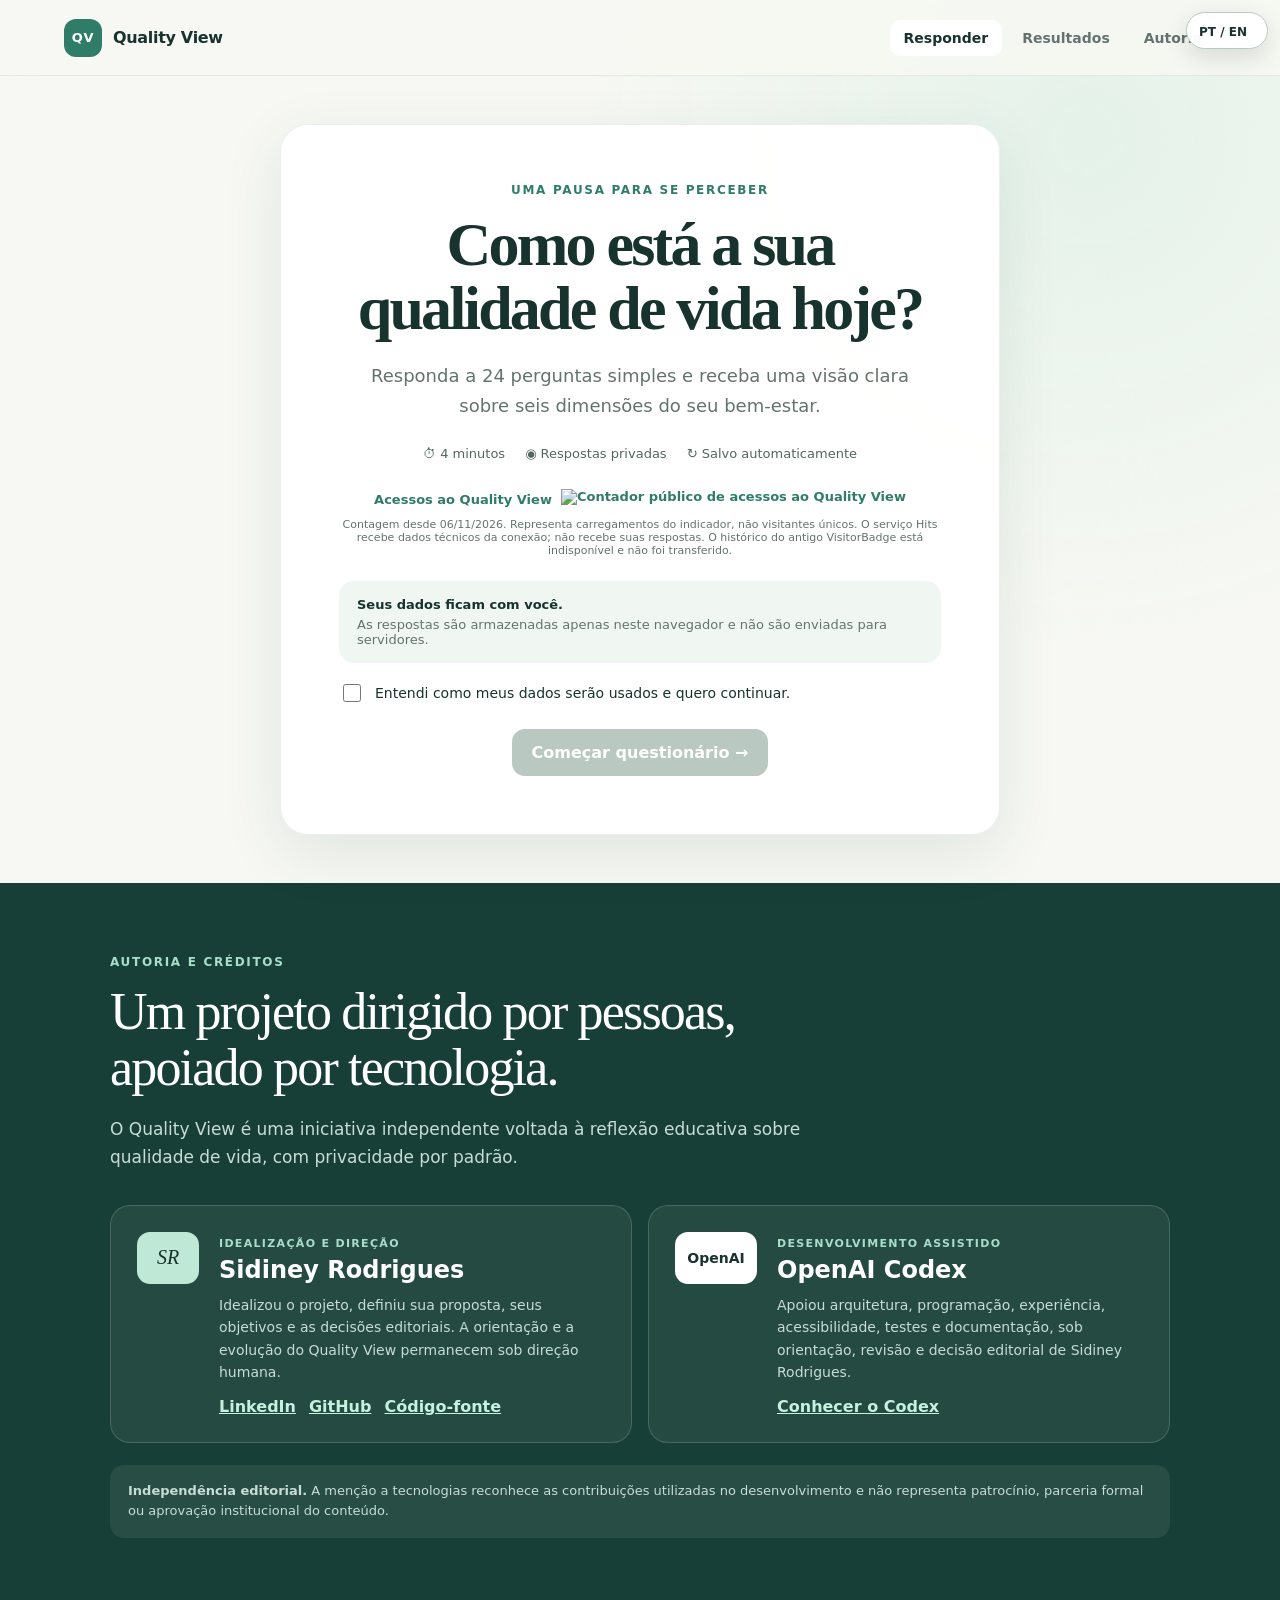
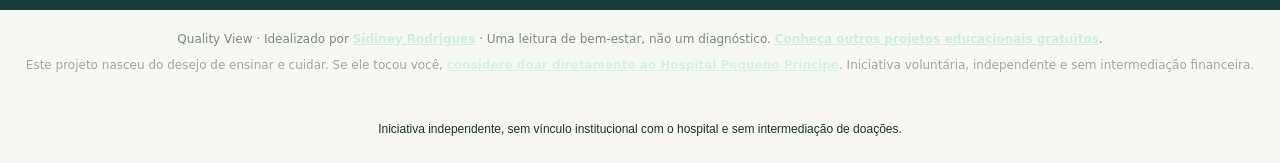
==== commit bdea45cb: "Prepara publicidade discreta e reforça doação independente Identifica o editor AdSense e prepara um " ====
--- a/index.html
+++ b/index.html
@@ -40,6 +40,8 @@
       }
     }
   </script>
+<meta name="google-adsense-account" content="ca-pub-4924241177850142">
+<script defer src="assets/educational-ads.js"></script>
 </head>
 <body>
   <aside aria-label="Language / Idioma" style="position:fixed;right:12px;top:12px;z-index:1000;border:1px solid #b7c9c1;border-radius:999px;padding:8px 12px;background:rgba(255,255,255,.96);box-shadow:0 8px 24px rgba(0,0,0,.12)"><strong style="margin-right:8px;font-size:12px">PT / EN</strong><span id="google_translate_element"></span></aside>
@@ -136,6 +138,7 @@
   <script src="language-toggle.js"></script>
   <script src="storage.js"></script>
   <script src="app.js"></script>
+<p data-independent-donation style="box-sizing:border-box;max-width:70rem;margin:16px auto;padding:8px 16px;font:12px/1.6 sans-serif;text-align:center">Iniciativa independente, sem vínculo institucional com o hospital e sem intermediação de doações.</p>
 </body>
 </html>
 
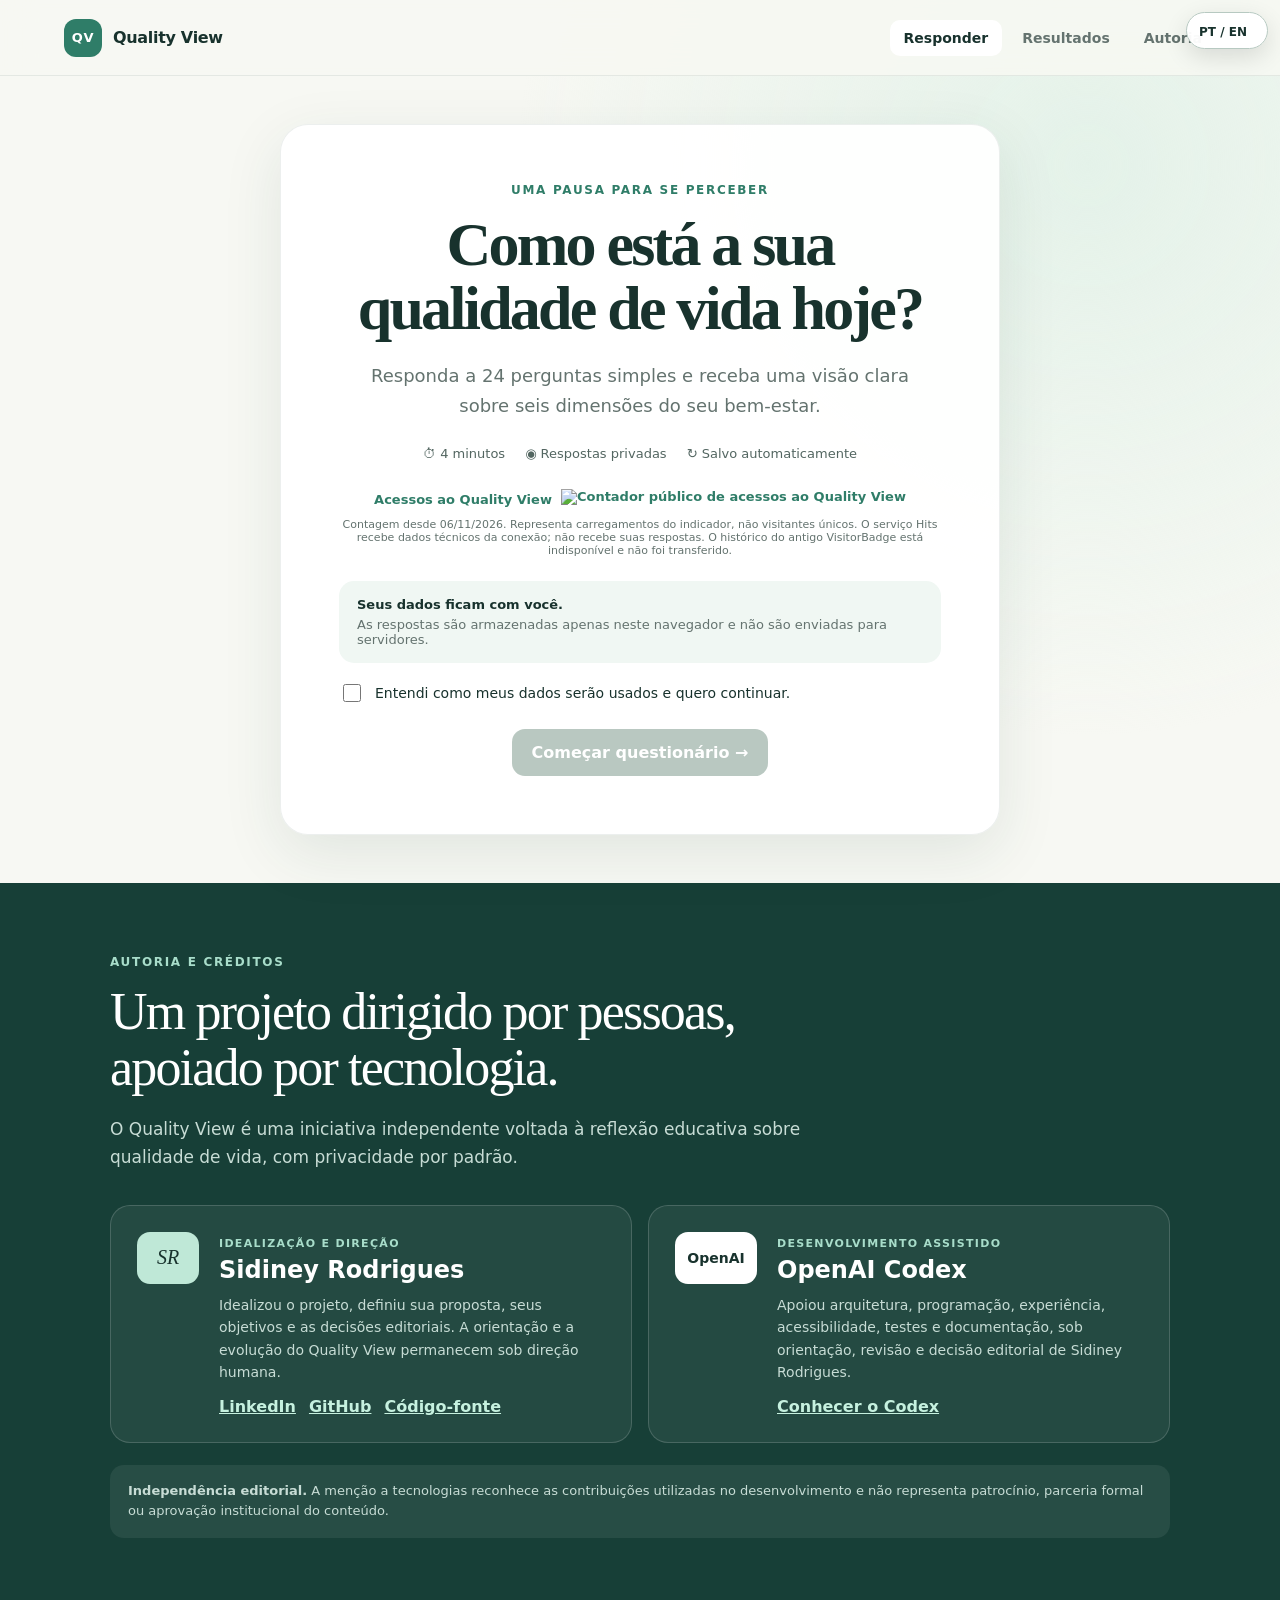
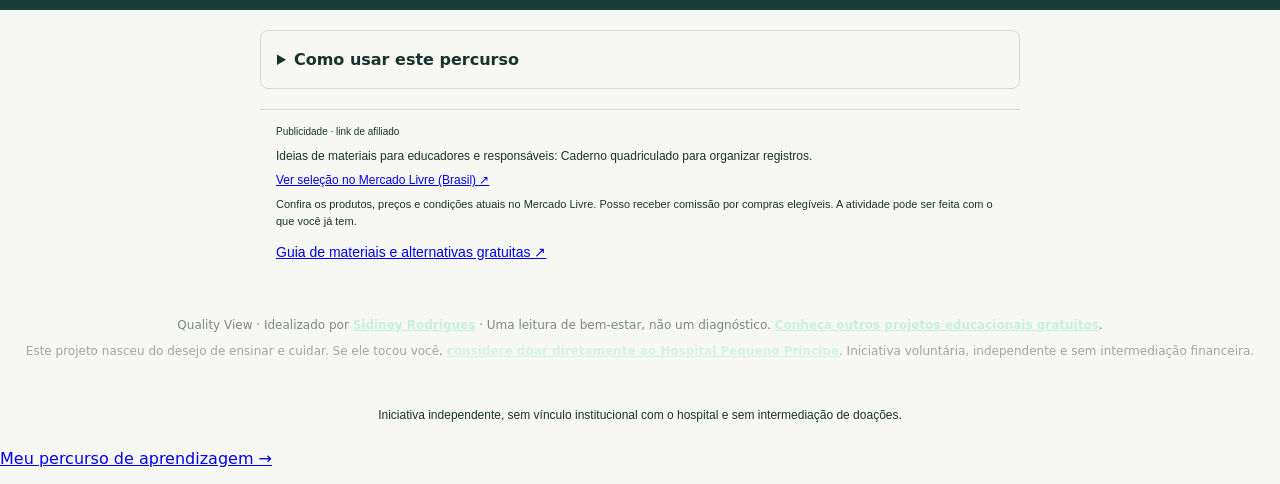
==== commit df8e2407: "Integra entrada para o percurso de aprendizagem da Casa de Cursos" ====
--- a/index.html
+++ b/index.html
@@ -139,6 +139,7 @@
   <script src="storage.js"></script>
   <script src="app.js"></script>
 <p data-independent-donation style="box-sizing:border-box;max-width:70rem;margin:16px auto;padding:8px 16px;font:12px/1.6 sans-serif;text-align:center">Iniciativa independente, sem vínculo institucional com o hospital e sem intermediação de doações.</p>
+<aside data-casa-cursos aria-label="Percurso de aprendizagem"><p><a href="https://sidineyr.github.io/cursos/qv/" target="_blank" rel="noopener noreferrer">Meu percurso de aprendizagem →</a></p></aside>
 </body>
 </html>
 
